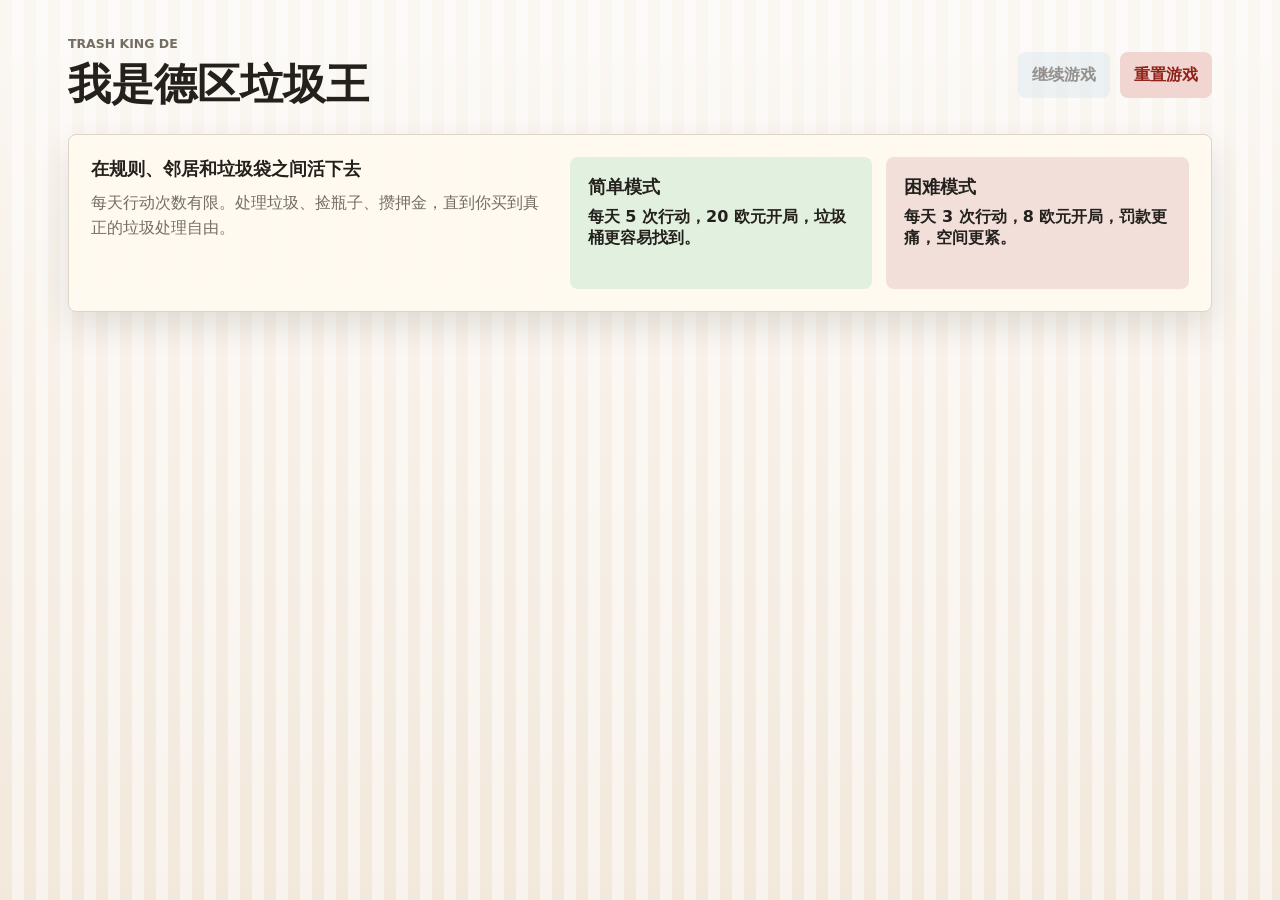
==== index.html @ 19fdf95c "Initial playable prototype" ====
<!doctype html>
<html lang="zh-CN">
<head>
  <meta charset="utf-8">
  <meta name="viewport" content="width=device-width, initial-scale=1">
  <title>我是德区垃圾王</title>
  <link rel="stylesheet" href="style.css">
</head>
<body>
  <div class="page-shell">
    <header class="hero">
      <div>
        <p class="eyebrow">Trash King DE</p>
        <h1>我是德区垃圾王</h1>
      </div>
      <div class="header-actions">
        <button id="continueButton" class="secondary-button">继续游戏</button>
        <button id="resetButton" class="danger-button">重置游戏</button>
      </div>
    </header>

    <main>
      <section id="startScreen" class="start-screen">
        <div class="start-copy">
          <h2>在规则、邻居和垃圾袋之间活下去</h2>
          <p>每天行动次数有限。处理垃圾、捡瓶子、攒押金，直到你买到真正的垃圾处理自由。</p>
        </div>
        <div class="mode-grid">
          <button class="mode-card" data-new-mode="easy">
            <span class="mode-title">简单模式</span>
            <span>每天 5 次行动，20 欧元开局，垃圾桶更容易找到。</span>
          </button>
          <button class="mode-card hard" data-new-mode="hard">
            <span class="mode-title">困难模式</span>
            <span>每天 3 次行动，8 欧元开局，罚款更痛，空间更紧。</span>
          </button>
        </div>
      </section>

      <section id="gameScreen" class="game-screen hidden">
        <section class="status-grid" aria-label="顶部状态栏">
          <div class="status-item">
            <span>天数</span>
            <strong id="dayValue">1</strong>
          </div>
          <div class="status-item">
            <span>模式</span>
            <strong id="modeValue">简单</strong>
          </div>
          <div class="status-item">
            <span>金钱</span>
            <strong id="moneyValue">20.00 欧元</strong>
          </div>
          <div class="status-item">
            <span>行动</span>
            <strong id="actionsValue">5</strong>
          </div>
          <div class="status-item">
            <span>瓶子</span>
            <strong id="bottlesValue">0 / 36</strong>
          </div>
          <div class="status-item">
            <span>罚款</span>
            <strong id="finesValue">0 / 14</strong>
          </div>
        </section>

        <section id="resultPanel" class="result-panel hidden"></section>

        <section class="daily-panel">
          <div>
            <h2>今日情况</h2>
            <p id="dailySummary">新的一天开始了。</p>
          </div>
          <div class="goal-box">
            <span>通关进度</span>
            <strong id="goalValue">0 / 4 自由</strong>
          </div>
        </section>

        <section id="opportunityPanel" class="opportunity-panel hidden"></section>

        <section>
          <div class="section-heading">
            <h2>家中垃圾状态</h2>
            <span id="limitStreakValue">连续超限 0 天</span>
          </div>
          <div id="garbageCards" class="garbage-grid"></div>
        </section>

        <section class="action-panel">
          <h2>今日行动</h2>
          <div class="action-grid">
            <button data-action="indoor-bin">楼内垃圾桶</button>
            <button data-action="outside-bin">外出找垃圾桶</button>
            <button data-action="walk-bottles">散步捡瓶子</button>
            <button data-action="redeem-bottles">去超市换押金</button>
            <button data-action="compress-trash">在家整理压缩</button>
            <button data-action="unlock-freedom">解锁垃圾自由</button>
            <button data-action="end-day" class="primary-button wide">结束当天</button>
          </div>
        </section>

        <section class="log-panel">
          <div class="section-heading">
            <h2>事件日志</h2>
            <span>最近 80 条</span>
          </div>
          <ol id="logList" class="log-list"></ol>
        </section>
      </section>
    </main>
  </div>

  <div id="modalBackdrop" class="modal-backdrop hidden" role="dialog" aria-modal="true">
    <div class="modal">
      <div class="modal-header">
        <h2 id="modalTitle">操作</h2>
        <button id="modalCloseButton" class="icon-button" aria-label="关闭">×</button>
      </div>
      <div id="modalBody" class="modal-body"></div>
    </div>
  </div>

  <script src="game.js"></script>
</body>
</html>
---- style.css ----
:root {
  --bg: #f4efe7;
  --panel: #fffaf1;
  --panel-strong: #ffffff;
  --ink: #24211d;
  --muted: #746d62;
  --line: #ded4c6;
  --danger: #c84035;
  --warning: #d88b20;
  --ok: #2d8a55;
  --blue: #2878c7;
  --yellow: #d8ad1e;
  --gray: #73777d;
  --shadow: 0 14px 34px rgba(52, 41, 25, 0.12);
}

* {
  box-sizing: border-box;
}

body {
  margin: 0;
  min-height: 100vh;
  color: var(--ink);
  font-family: system-ui, -apple-system, BlinkMacSystemFont, "Segoe UI", sans-serif;
  background:
    linear-gradient(180deg, rgba(255,255,255,0.72), rgba(255,255,255,0.22)),
    repeating-linear-gradient(90deg, #efe2d2 0, #efe2d2 12px, #f7f0e8 12px, #f7f0e8 24px);
}

button,
input,
select {
  font: inherit;
}

button {
  border: 0;
  border-radius: 8px;
  min-height: 46px;
  padding: 12px 14px;
  color: var(--ink);
  background: #e7dfd3;
  cursor: pointer;
  font-weight: 700;
  transition: transform 0.12s ease, background 0.12s ease, opacity 0.12s ease;
}

button:hover {
  transform: translateY(-1px);
  background: #ded2c3;
}

button:disabled {
  cursor: not-allowed;
  opacity: 0.48;
  transform: none;
}

.page-shell {
  width: min(1180px, 100%);
  margin: 0 auto;
  padding: 18px;
}

.hero {
  display: flex;
  align-items: center;
  justify-content: space-between;
  gap: 16px;
  padding: 18px 0 20px;
}

.eyebrow {
  margin: 0 0 4px;
  color: var(--muted);
  font-size: 0.78rem;
  font-weight: 800;
  text-transform: uppercase;
  letter-spacing: 0;
}

h1,
h2,
p {
  margin-top: 0;
}

h1 {
  margin-bottom: 0;
  font-size: clamp(1.7rem, 4vw, 2.7rem);
}

h2 {
  margin-bottom: 10px;
  font-size: 1.1rem;
}

.header-actions {
  display: flex;
  gap: 10px;
  flex-wrap: wrap;
  justify-content: flex-end;
}

.secondary-button {
  background: #dce8ef;
}

.danger-button {
  background: #f1d5d0;
  color: #8f2119;
}

.primary-button {
  color: #fff;
  background: #2f6f4e;
}

.primary-button:hover {
  background: #285f43;
}

.hidden {
  display: none !important;
}

.start-screen,
.daily-panel,
.action-panel,
.log-panel,
.result-panel {
  border: 1px solid var(--line);
  border-radius: 8px;
  background: rgba(255, 250, 241, 0.94);
  box-shadow: var(--shadow);
}

.start-screen {
  display: grid;
  grid-template-columns: 1fr 1.35fr;
  gap: 20px;
  align-items: stretch;
  padding: 22px;
}

.start-copy p,
.daily-panel p {
  margin-bottom: 0;
  color: var(--muted);
  line-height: 1.55;
}

.mode-grid {
  display: grid;
  grid-template-columns: repeat(2, minmax(0, 1fr));
  gap: 14px;
}

.mode-card {
  display: flex;
  flex-direction: column;
  align-items: flex-start;
  justify-content: flex-start;
  gap: 8px;
  min-height: 132px;
  padding: 18px;
  text-align: left;
  background: #e2f0df;
}

.mode-card.hard {
  background: #f2dfda;
}

.mode-title {
  font-size: 1.12rem;
  font-weight: 900;
}

.game-screen {
  display: grid;
  gap: 16px;
}

.status-grid {
  display: grid;
  grid-template-columns: repeat(6, minmax(0, 1fr));
  gap: 10px;
}

.status-item {
  min-width: 0;
  padding: 14px;
  border: 1px solid var(--line);
  border-radius: 8px;
  background: var(--panel-strong);
}

.status-item span,
.goal-box span {
  display: block;
  color: var(--muted);
  font-size: 0.78rem;
  font-weight: 800;
}

.status-item strong,
.goal-box strong {
  display: block;
  margin-top: 4px;
  overflow-wrap: anywhere;
  font-size: 1.05rem;
}

.daily-panel {
  display: flex;
  align-items: center;
  justify-content: space-between;
  gap: 16px;
  padding: 16px;
}

.goal-box {
  flex: 0 0 auto;
  min-width: 140px;
  padding: 12px;
  border-radius: 8px;
  background: #eef5f9;
}

.section-heading {
  display: flex;
  align-items: center;
  justify-content: space-between;
  gap: 12px;
  margin-bottom: 10px;
}

.section-heading h2 {
  margin-bottom: 0;
}

.section-heading span {
  color: var(--muted);
  font-size: 0.9rem;
}

.garbage-grid {
  display: grid;
  grid-template-columns: repeat(4, minmax(0, 1fr));
  gap: 12px;
}

.garbage-card {
  display: grid;
  gap: 10px;
  padding: 14px;
  border: 1px solid var(--line);
  border-radius: 8px;
  background: var(--panel-strong);
}

.garbage-card.danger {
  border-color: rgba(200, 64, 53, 0.65);
  background: #fff4f2;
}

.garbage-title {
  display: flex;
  align-items: center;
  justify-content: space-between;
  gap: 10px;
  font-weight: 900;
}

.trash-dot {
  width: 12px;
  height: 12px;
  border-radius: 99px;
  flex: 0 0 auto;
}

.trash-meta {
  display: grid;
  gap: 4px;
  color: var(--muted);
  font-size: 0.9rem;
}

.progress {
  height: 12px;
  overflow: hidden;
  border-radius: 99px;
  background: #ece5dc;
}

.progress-fill {
  height: 100%;
  width: 0;
  border-radius: inherit;
  background: var(--ok);
}

.badge {
  display: inline-flex;
  align-items: center;
  width: fit-content;
  min-height: 24px;
  padding: 3px 8px;
  border-radius: 999px;
  color: #1f4f35;
  background: #ddf2e5;
  font-size: 0.8rem;
  font-weight: 800;
}

.action-panel,
.log-panel,
.result-panel,
.opportunity-panel {
  padding: 16px;
}

.opportunity-panel {
  border: 1px solid var(--line);
  border-radius: 8px;
  background: #fff7df;
  box-shadow: var(--shadow);
}

.opportunity-content {
  display: flex;
  align-items: center;
  justify-content: space-between;
  gap: 14px;
}

.opportunity-content p {
  margin-bottom: 0;
  color: var(--muted);
  line-height: 1.45;
}

.opportunity-content button {
  flex: 0 0 auto;
}

.action-grid {
  display: grid;
  grid-template-columns: repeat(3, minmax(0, 1fr));
  gap: 10px;
}

.action-grid .wide {
  grid-column: span 3;
}

.log-list {
  display: grid;
  gap: 8px;
  max-height: 340px;
  margin: 0;
  padding-left: 24px;
  overflow: auto;
}

.log-list li {
  padding: 9px 10px;
  border-radius: 8px;
  color: #38322b;
  background: rgba(255,255,255,0.72);
  line-height: 1.45;
}

.result-panel.win {
  border-color: rgba(45, 138, 85, 0.5);
  background: #edf8f0;
}

.result-panel.lose {
  border-color: rgba(200, 64, 53, 0.5);
  background: #fff1ee;
}

.modal-backdrop {
  position: fixed;
  inset: 0;
  z-index: 20;
  display: flex;
  align-items: center;
  justify-content: center;
  padding: 18px;
  background: rgba(28, 24, 20, 0.54);
}

.modal {
  width: min(560px, 100%);
  max-height: min(720px, calc(100vh - 36px));
  overflow: auto;
  border-radius: 8px;
  background: var(--panel-strong);
  box-shadow: 0 24px 70px rgba(0, 0, 0, 0.3);
}

.modal-header {
  position: sticky;
  top: 0;
  z-index: 1;
  display: flex;
  align-items: center;
  justify-content: space-between;
  gap: 12px;
  padding: 14px 16px;
  border-bottom: 1px solid var(--line);
  background: var(--panel-strong);
}

.modal-header h2 {
  margin: 0;
}

.icon-button {
  width: 42px;
  min-height: 42px;
  padding: 0;
  font-size: 1.5rem;
}

.modal-body {
  display: grid;
  gap: 14px;
  padding: 16px;
}

.form-grid {
  display: grid;
  gap: 12px;
}

.field {
  display: grid;
  gap: 6px;
}

.field label {
  color: var(--muted);
  font-size: 0.86rem;
  font-weight: 800;
}

.field input,
.field select {
  width: 100%;
  min-height: 44px;
  padding: 10px;
  border: 1px solid var(--line);
  border-radius: 8px;
  background: #fff;
}

.modal-actions {
  display: flex;
  gap: 10px;
  flex-wrap: wrap;
}

.choice-list {
  display: grid;
  gap: 10px;
}

.choice-button {
  display: flex;
  align-items: center;
  justify-content: space-between;
  gap: 10px;
  width: 100%;
  text-align: left;
}

.choice-button small {
  color: var(--muted);
  font-weight: 600;
  line-height: 1.35;
}

.search-grid {
  display: grid;
  grid-template-columns: repeat(3, minmax(0, 1fr));
  gap: 10px;
}

.search-tile {
  aspect-ratio: 1;
  min-height: 72px;
  padding: 8px;
  border: 1px solid #d8cbb9;
  background: #efe8dc;
  font-size: 1rem;
}

.search-tile.revealed {
  background: #fffaf1;
  color: var(--ink);
}

.organize-grid {
  display: grid;
  grid-template-columns: repeat(2, minmax(0, 1fr));
  gap: 10px;
}

.organize-tile {
  display: grid;
  gap: 6px;
  min-height: 92px;
  padding: 12px;
  border: 1px solid #d8cbb9;
  background: #efe8dc;
  text-align: left;
}

.organize-tile span {
  color: var(--muted);
  font-size: 0.9rem;
  font-weight: 600;
  line-height: 1.35;
}

.organize-tile.revealed {
  background: #fffaf1;
}

.mini-game {
  display: grid;
  gap: 10px;
}

.timing-track {
  position: relative;
  height: 34px;
  overflow: hidden;
  border: 1px solid #cfc4b6;
  border-radius: 8px;
  background: linear-gradient(90deg, #df6d5d 0 16%, #e5c468 16% 84%, #df6d5d 84% 100%);
}

.safe-zone {
  position: absolute;
  top: 0;
  bottom: 0;
  background: rgba(45, 138, 85, 0.82);
}

.pointer {
  position: absolute;
  top: -2px;
  bottom: -2px;
  width: 4px;
  border-radius: 8px;
  background: #1c1a18;
  transform: translateX(-2px);
}

.hint {
  margin: 0;
  color: var(--muted);
  font-size: 0.92rem;
  line-height: 1.45;
}

@media (max-width: 860px) {
  .hero,
  .daily-panel {
    align-items: stretch;
    flex-direction: column;
  }

  .header-actions {
    justify-content: stretch;
  }

  .header-actions button {
    flex: 1 1 150px;
  }

  .start-screen {
    grid-template-columns: 1fr;
  }

  .status-grid {
    grid-template-columns: repeat(3, minmax(0, 1fr));
  }

  .garbage-grid {
    grid-template-columns: repeat(2, minmax(0, 1fr));
  }
}

@media (max-width: 560px) {
  .page-shell {
    padding: 12px;
  }

  .mode-grid,
  .status-grid,
  .garbage-grid,
  .action-grid,
  .organize-grid {
    grid-template-columns: 1fr;
  }

  .action-grid .wide {
    grid-column: auto;
  }

  .section-heading {
    align-items: flex-start;
    flex-direction: column;
  }

  .opportunity-content {
    align-items: stretch;
    flex-direction: column;
  }

  button {
    width: 100%;
    min-height: 50px;
  }

  .modal-backdrop {
    align-items: flex-end;
    padding: 10px;
  }

  .modal {
    max-height: calc(100vh - 20px);
  }
}
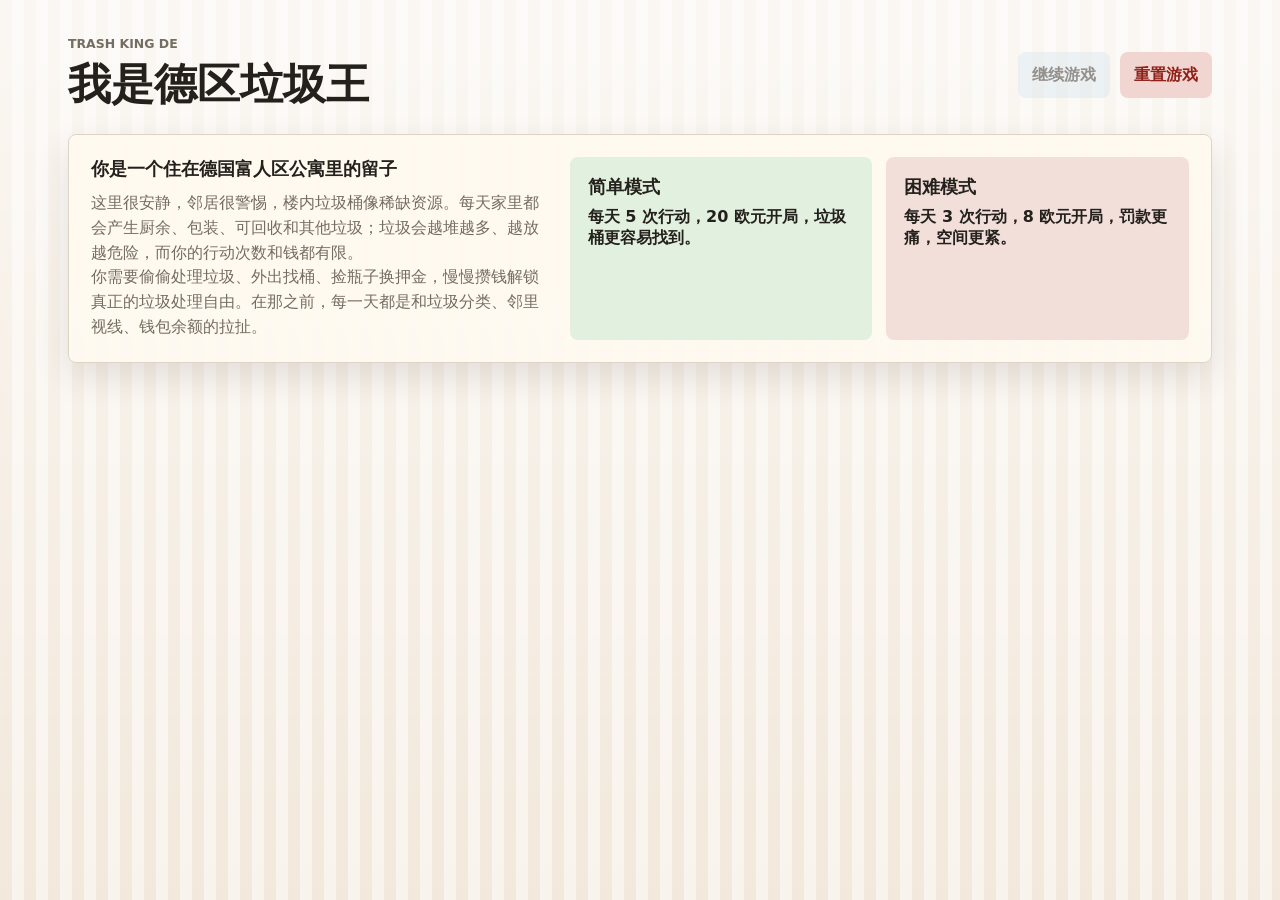
==== commit bc6d7008: "Improve onboarding guidance" ====
--- a/index.html
+++ b/index.html
@@ -22,8 +22,9 @@
     <main>
       <section id="startScreen" class="start-screen">
         <div class="start-copy">
-          <h2>在规则、邻居和垃圾袋之间活下去</h2>
-          <p>每天行动次数有限。处理垃圾、捡瓶子、攒押金，直到你买到真正的垃圾处理自由。</p>
+          <h2>你是一个住在德国富人区公寓里的留子</h2>
+          <p>这里很安静，邻居很警惕，楼内垃圾桶像稀缺资源。每天家里都会产生厨余、包装、可回收和其他垃圾；垃圾会越堆越多、越放越危险，而你的行动次数和钱都有限。</p>
+          <p>你需要偷偷处理垃圾、外出找桶、捡瓶子换押金，慢慢攒钱解锁真正的垃圾处理自由。在那之前，每一天都是和垃圾分类、邻里视线、钱包余额的拉扯。</p>
         </div>
         <div class="mode-grid">
           <button class="mode-card" data-new-mode="easy">
@@ -91,13 +92,34 @@
         <section class="action-panel">
           <h2>今日行动</h2>
           <div class="action-grid">
-            <button data-action="indoor-bin">楼内垃圾桶</button>
-            <button data-action="outside-bin">外出找垃圾桶</button>
-            <button data-action="walk-bottles">散步捡瓶子</button>
-            <button data-action="redeem-bottles">去超市换押金</button>
-            <button data-action="compress-trash">在家整理压缩</button>
-            <button data-action="unlock-freedom">解锁垃圾自由</button>
-            <button data-action="end-day" class="primary-button wide">结束当天</button>
+            <button data-action="indoor-bin">
+              <span>楼内垃圾桶</span>
+              <small>安全额度少，适合应急；超量可能被发现。</small>
+            </button>
+            <button data-action="outside-bin">
+              <span>外出找垃圾桶</span>
+              <small>消耗行动，可能找到大容量桶，也可能空跑。</small>
+            </button>
+            <button data-action="walk-bottles">
+              <span>散步捡瓶子</span>
+              <small>赚押金和零钱；瓶子库存满了要先去换。</small>
+            </button>
+            <button data-action="redeem-bottles">
+              <span>去超市换押金</span>
+              <small>把瓶子换成钱，缓解经济压力。</small>
+            </button>
+            <button data-action="compress-trash">
+              <span>在家整理压缩</span>
+              <small>减少重量或存放压力，但不赚钱。</small>
+            </button>
+            <button data-action="unlock-freedom">
+              <span>解锁垃圾自由</span>
+              <small>花钱买稳定权限，解锁后该类自动清空。</small>
+            </button>
+            <button data-action="end-day" class="primary-button wide">
+              <span>结束当天</span>
+              <small>结算存放天数、超限惩罚，并进入下一天。</small>
+            </button>
           </div>
         </section>
 
--- a/style.css
+++ b/style.css
@@ -352,6 +352,29 @@
   gap: 10px;
 }
 
+.action-grid button {
+  display: grid;
+  align-content: start;
+  gap: 5px;
+  min-height: 76px;
+  text-align: left;
+}
+
+.action-grid button span {
+  font-weight: 900;
+}
+
+.action-grid button small {
+  color: rgba(36, 33, 29, 0.72);
+  font-size: 0.82rem;
+  font-weight: 650;
+  line-height: 1.32;
+}
+
+.action-grid .primary-button small {
+  color: rgba(255, 255, 255, 0.78);
+}
+
 .action-grid .wide {
   grid-column: span 3;
 }
